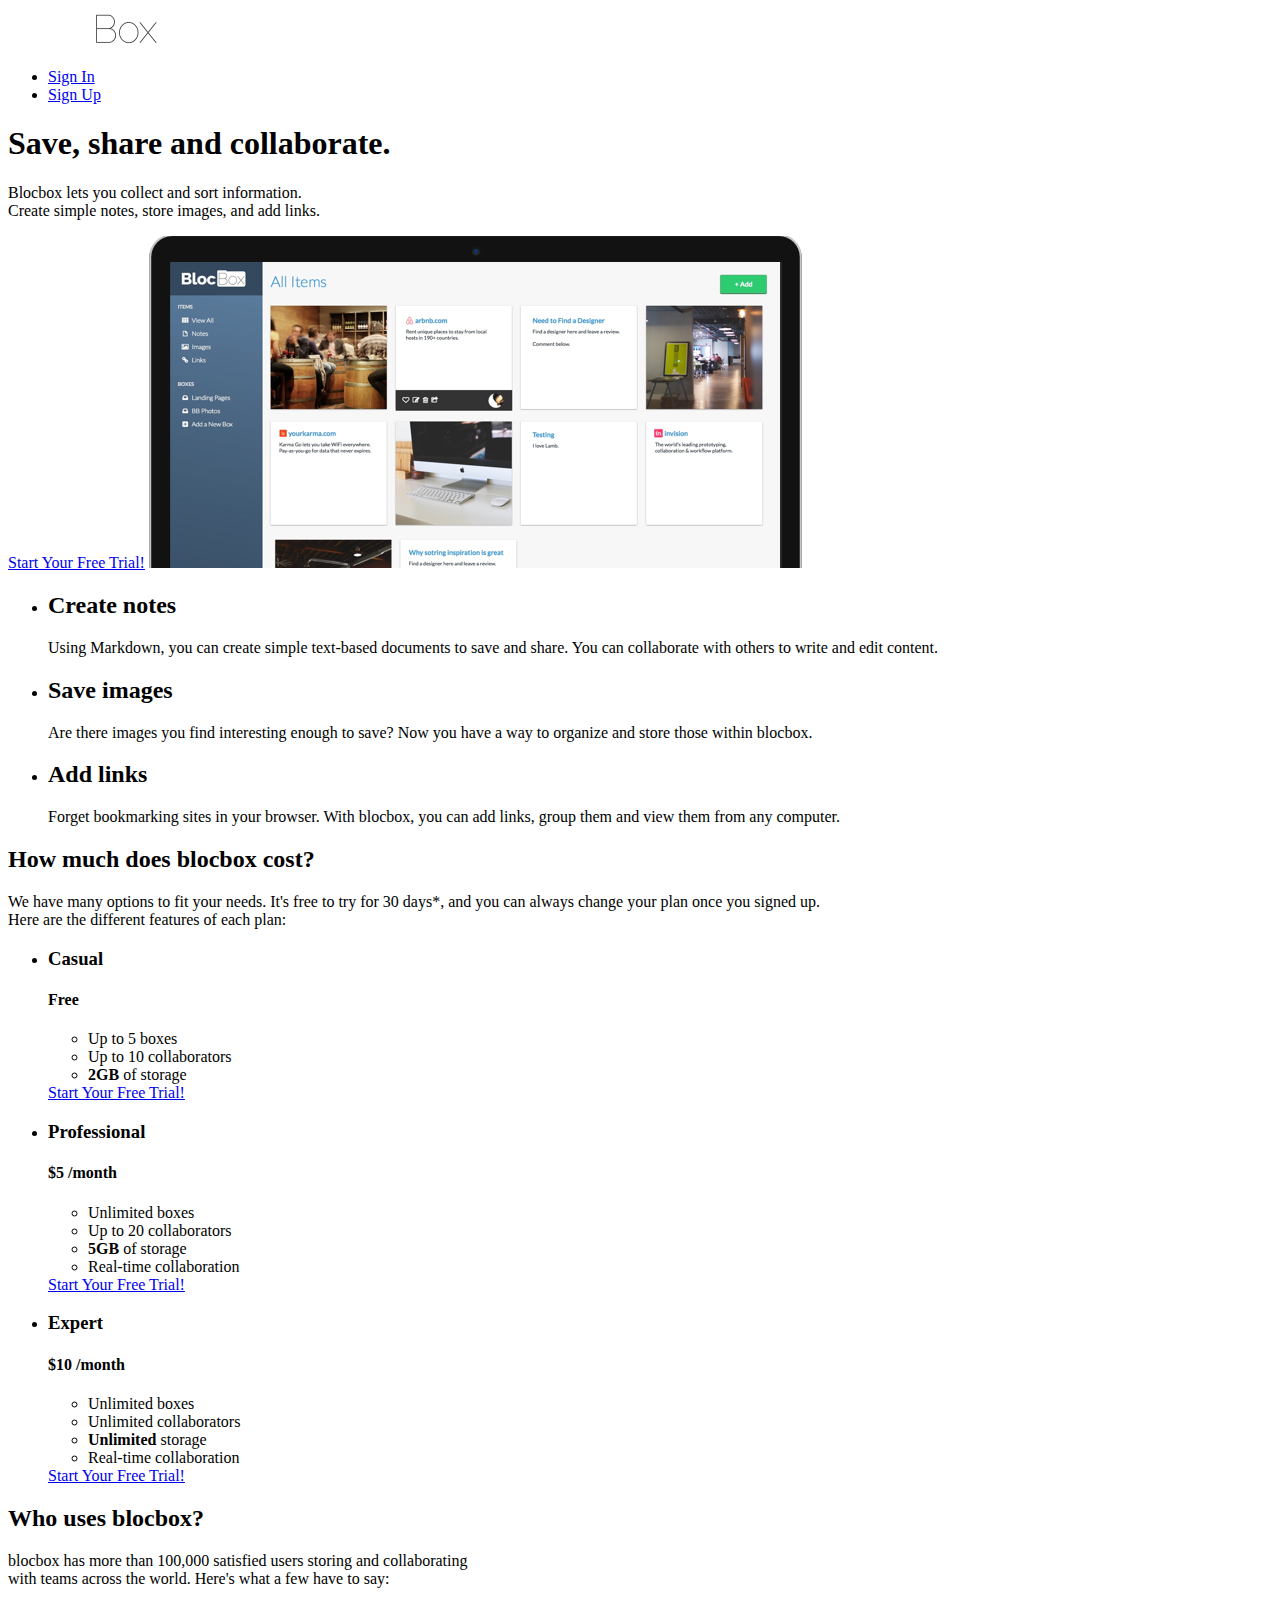
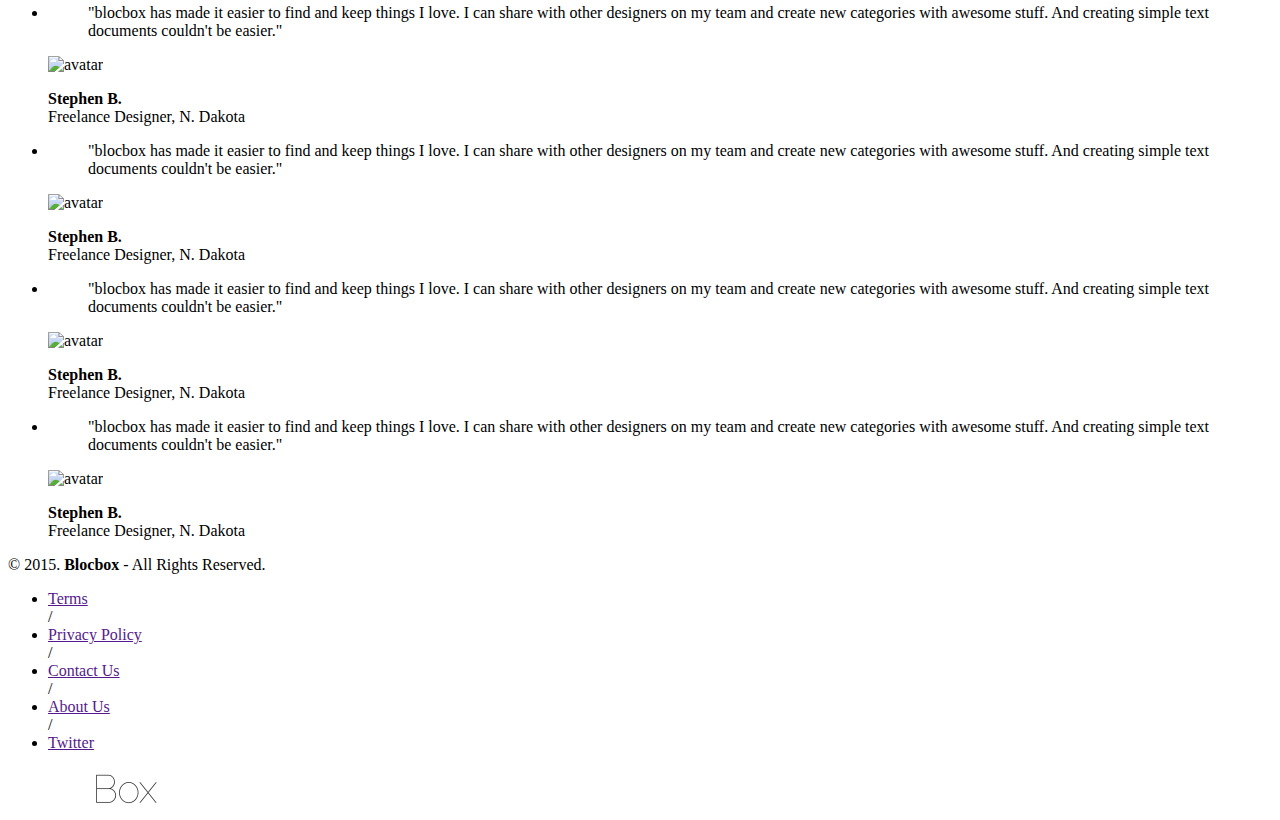
==== index.html @ 2fd179d7 "checkpoint-28" ====
<!DOCTYPE html>
 <html lang="en-us">
 <head>
   <meta http-equiv="X-UA-Compatible" content="IE=Edge">
   <meta name="viewport" content="width=device-width, initial-scale=1">
   <meta charset="UTF-8">
   <title>Save, share and collaborate | Blocbox</title>
   <!-- google fonts -->
<link href='http://fonts.googleapis.com/css?family=Lato:300,400,700,300italic,400italic,700italic|Varela+Round' rel='stylesheet' type='text/css'>
 </head>
 <body>
 <!-- Hero -->
 <header>
   <nav class="container">
     <div class="one-half">
       <a href="index.html" class="site-logo"><img src="images/logo.png" alt="Blocbox" /></a>
     </div>
     <div class="one-half">
       <ul>
         <li><a href="signin.html">Sign In</a></li>
         <li class="btn-outline"><a href="signup.html">Sign Up</a></li>
       </ul>
     </div>
   </nav>
   <div class="container hero">
     <h1>Save, share and collaborate.</h1>
     <p>Blocbox lets you collect and sort information.<br/>Create simple notes, store images, and add links.</p>
     <a href="signup.html" class="btn">Start Your Free Trial!</a>
     <img src="images/screen.png" alt="Blocbox" />
   </div>
 </header>
<main role="main">
   <!-- benefits -->
   <section class="benefits">
     <ul class="container">
       <li class="one-third">
         <h2>Create notes</h2>
         <p>Using Markdown, you can create simple text-based documents to save and share. You can collaborate with others to write and edit content.</p>
       </li>
       <li class="one-third">
         <h2>Save images</h2>
         <p>Are there images you find interesting enough to save? Now you have a way to organize and store those within blocbox.</p>
       </li>
       <li class="one-third">
         <h2>Add links</h2>
         <p>Forget bookmarking sites in your browser. With blocbox, you can add links, group them and view them from any computer.</p>
       </li>
     </ul>
   </section>
   <!-- Pricing -->
  <section class="pricing">
    <div class="container">
      <h2>How much does blocbox cost?</h2>
      <p>We have many options to fit your needs. It's free to try for 30 days*, and you can always change your plan once you signed up. <br/>Here are the different features of each plan:</p>
    </div>
    <ul class="container">
      <li class="one-third">
        <div class="box">
          <h3>Casual</h3>
          <h4>Free</h4>
          <ul>
            <li>Up to 5 boxes</li>
            <li>Up to 10 collaborators</li>
            <li><strong>2GB</strong> of storage</li>
          </ul>
          <a href="signup.html" class="btn">Start Your Free Trial!</a>
        </div>
      </li>
    <li class="one-third">
      <div class="box middle">
        <h3>Professional</h3>
        <h4><span>$</span>5 <span class="month">/month</span></h4>
        <ul>
          <li>Unlimited boxes</li>
          <li>Up to 20 collaborators</li>
          <li><strong>5GB</strong> of storage</li>
          <li>Real-time collaboration</li>
        </ul>
        <a href="signup.html" class="btn">Start Your Free Trial!</a>
      </div>
    </li>
    <li class="one-third">
      <div class="box">
        <h3>Expert</h3>
        <h4><span>$</span>10 <span class="month">/month</span></h4>
        <ul>
          <li>Unlimited boxes</li>
          <li>Unlimited collaborators</li>
          <li><strong>Unlimited</strong> storage</li>
          <li>Real-time collaboration</li>
        </ul>
        <a href="signup.html" class="btn">Start Your Free Trial!</a>
      </div>
    </li>
    </ul>
  </section>

  <!-- Testimonials -->
 <section class="testimonials">
   <div class="container">
     <h2>Who uses blocbox?</h2>
     <p>blocbox has more than 100,000 satisfied users storing and collaborating<br/> with teams across the world. Here's what a few have to say:</p>
   </div>
   <ul class="container">
    <li class="one-fourth">
      <blockquote>"blocbox has made it easier to find and keep things I love. I can share with other designers on my team and create new categories with awesome stuff. And creating simple text documents couldn't be easier."
      </blockquote>
      <img src="https://s3.amazonaws.com/uifaces/faces/twitter/jsa/128.jpg" alt="avatar">
      <p class="name"><strong>Stephen B.</strong><br/>Freelance Designer, N. Dakota</p>
    </li> 
  <li class="one-fourth">
    <blockquote>"blocbox has made it easier to find and keep things I love. I can share with other designers on my team and create new categories with awesome stuff. And creating simple text documents couldn't be easier."
    </blockquote>
    <img src="https://s3.amazonaws.com/uifaces/faces/twitter/jsa/128.jpg" alt="avatar">
    <p class="name"><strong>Stephen B.</strong><br/>Freelance Designer, N. Dakota</p>
  </li>
  <li class="one-fourth">
    <blockquote>"blocbox has made it easier to find and keep things I love. I can share with other designers on my team and create new categories with awesome stuff. And creating simple text documents couldn't be easier."
    </blockquote>
    <img src="https://s3.amazonaws.com/uifaces/faces/twitter/jsa/128.jpg" alt="avatar">
    <p class="name"><strong>Stephen B.</strong><br/>Freelance Designer, N. Dakota</p>
  </li>
  <li class="one-fourth">
    <blockquote>"blocbox has made it easier to find and keep things I love. I can share with other designers on my team and create new categories with awesome stuff. And creating simple text documents couldn't be easier."
    </blockquote>
    <img src="https://s3.amazonaws.com/uifaces/faces/twitter/jsa/128.jpg" alt="avatar">
    <p class="name"><strong>Stephen B.</strong><br/>Freelance Designer, N. Dakota</p>
  </li>     
 </ul>
</section>
 </section>
</main>
<!-- Footer -->
 <footer>
   <div class="container footer-nav-block">
       <div class="left-footer-block one-third">
         <p class="copyright-block">&copy; 2015. <strong>Blocbox</strong> - All Rights Reserved.</p>
       </div>
       <nav class="link-block middle-footer-block one-third">
         <ul>
           <li><a href="">Terms</a></li> /
           <li><a href="">Privacy Policy</a></li> /
           <li><a href="">Contact Us</a></li> /
           <li><a href="">About Us</a></li> /
           <li><a href="">Twitter</a></li>
         </ul>
       </nav>
       <div class="right-footer-block one-third">
         <img class="logo" src="images/logo.png" alt="Blocbox" />
       </div>
   </div>
 </footer>

</body>
 </html>
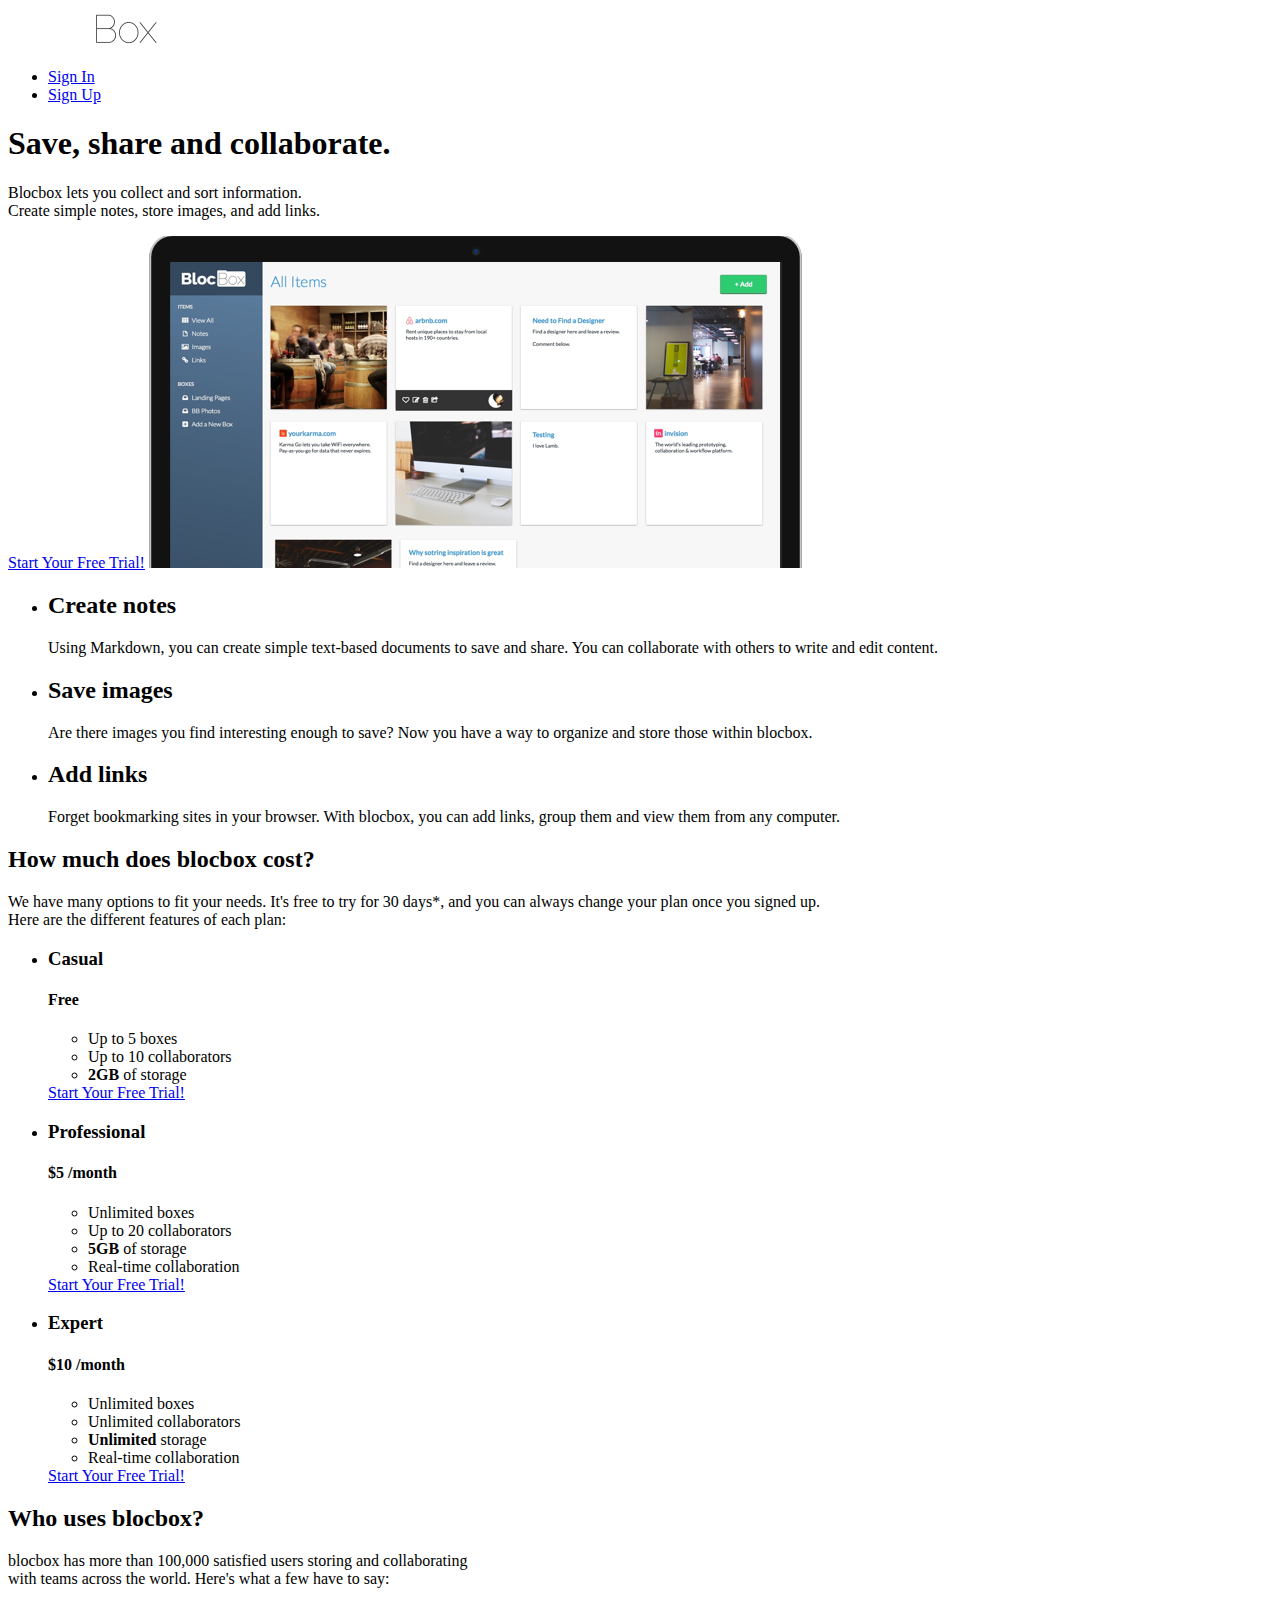
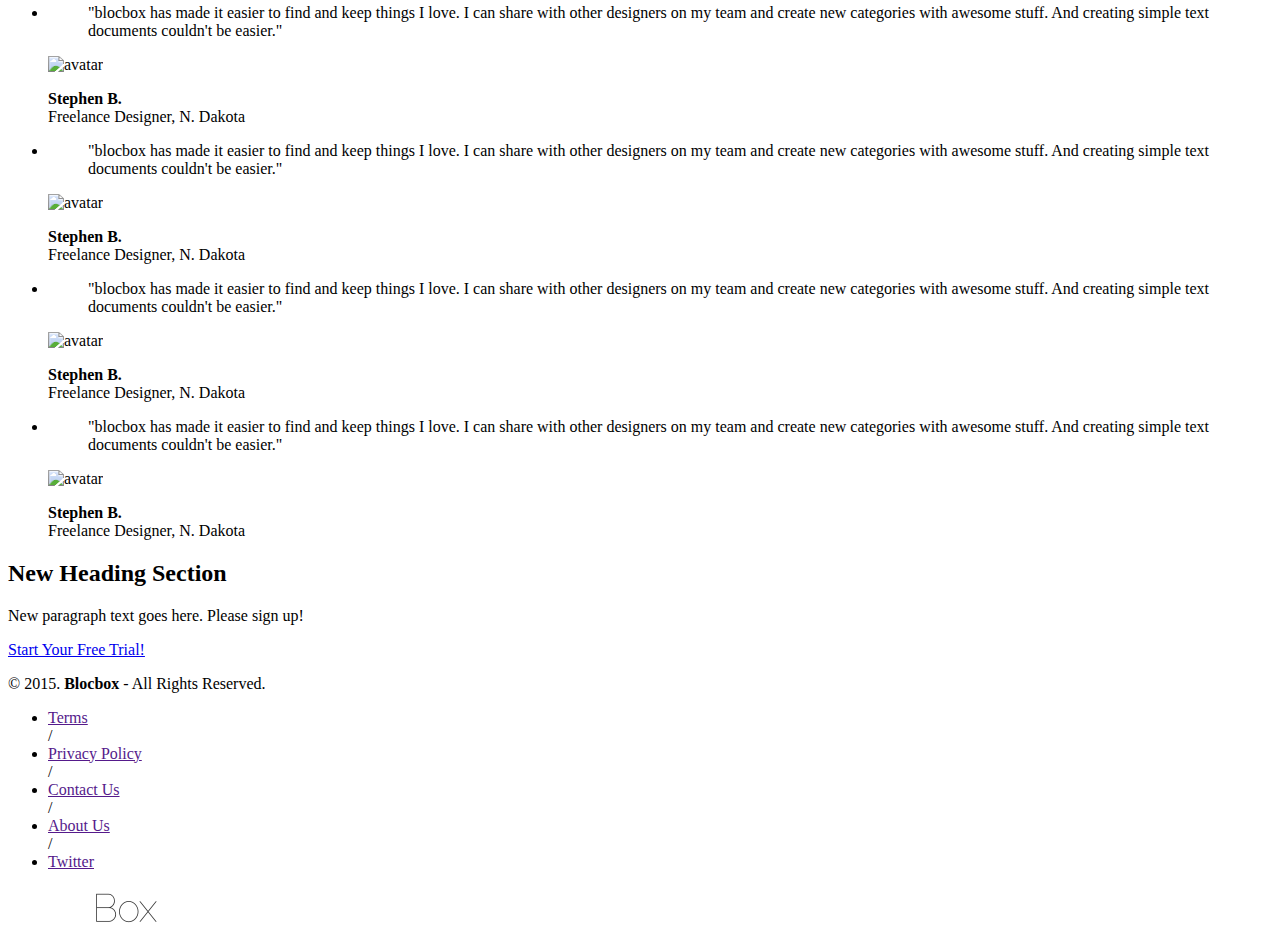
==== commit 1337d2ea: "assignment-28" ====
--- a/index.html
+++ b/index.html
@@ -128,7 +128,13 @@
   </li>     
  </ul>
 </section>
- </section>
+<!-- extra CTA -->
+<div class="new">
+<h2> New Heading Section </h2>
+<p> New paragraph text goes here. Please sign up!</p>
+        <a href="signup.html" class="btn">Start Your Free Trial!</a>
+</div>
+
 </main>
 <!-- Footer -->
  <footer>
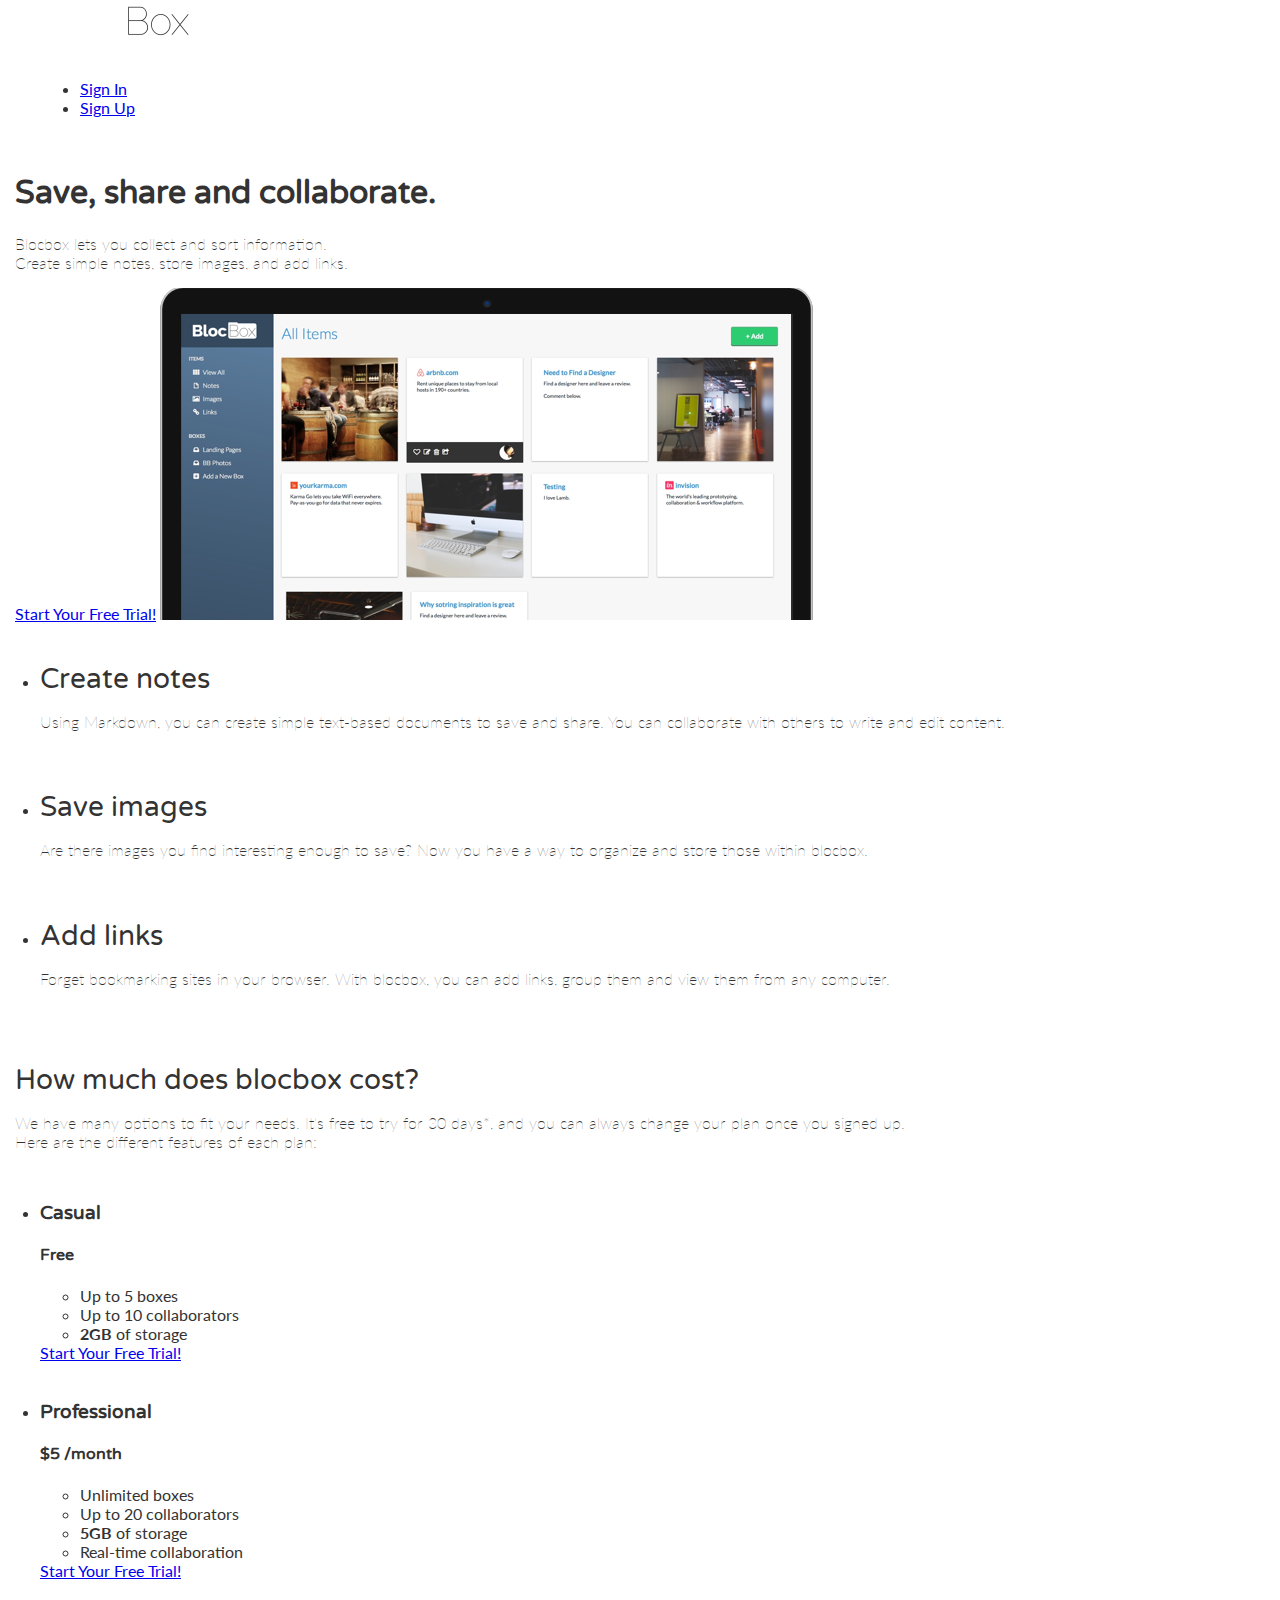
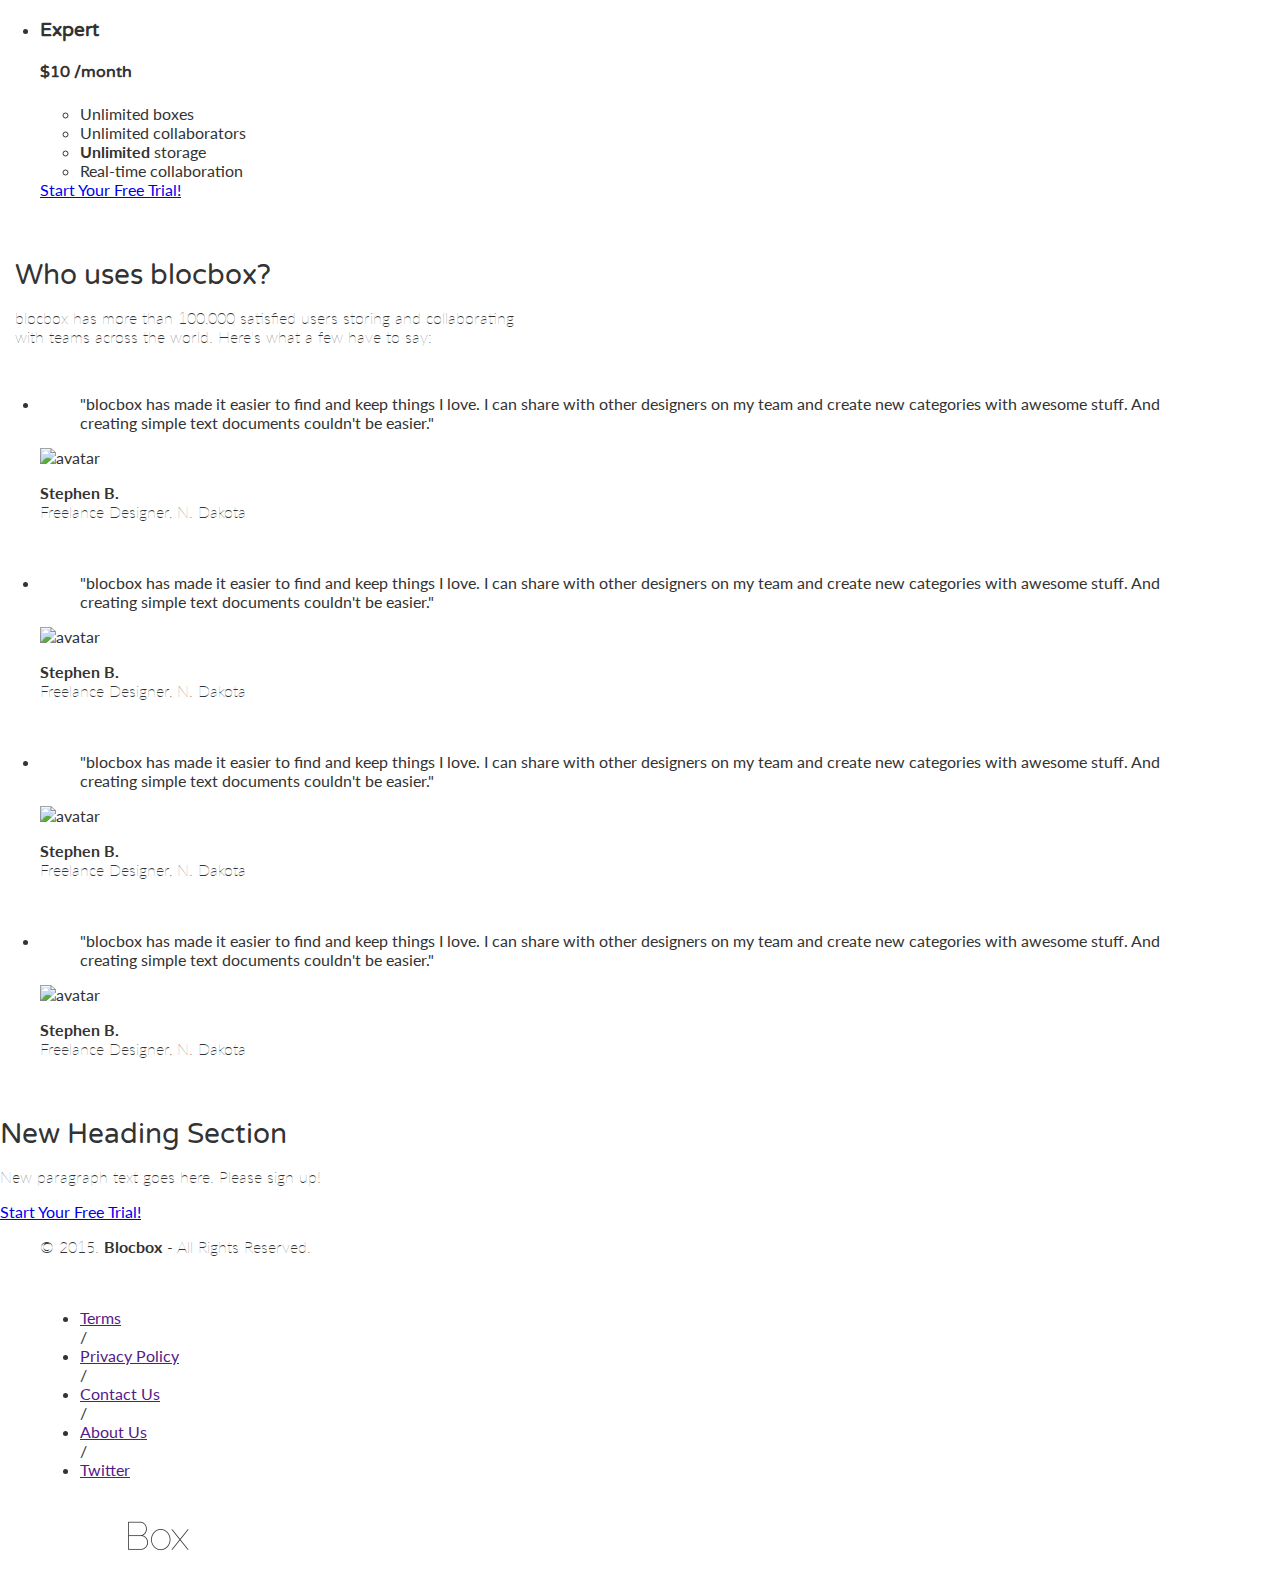
==== commit 3c904f10: "checkpoint-29" ====
--- a/index.html
+++ b/index.html
@@ -7,6 +7,10 @@
    <title>Save, share and collaborate | Blocbox</title>
    <!-- google fonts -->
 <link href='http://fonts.googleapis.com/css?family=Lato:300,400,700,300italic,400italic,700italic|Varela+Round' rel='stylesheet' type='text/css'>
+<!-- css -->
+<link rel="stylesheet" href="css/normalize.css">
+<link rel="stylesheet" href="css/style.css">
+<link rel="stylesheet" href="css/font-awesome.css">
  </head>
  <body>
  <!-- Hero -->
--- a/css/style.css
+++ b/css/style.css
@@ -0,0 +1,44 @@
+html, body{
+   overflow-x: hidden;
+ }
+ body {
+   font-family: "Lato", Helvetica, Arial, sans-serif;
+   color:#333333;
+ }
+ h1, h2, h3, h4, h5, h6 {
+   font-family: "Varela Round", Helvetica, Arial, sans-serif;
+ }
+ h2 {
+   font-size:28px;
+   font-weight: normal;
+   margin-bottom: 5px;
+ }
+ p {
+   font-size:16px;
+   line-height: 19px;
+   font-weight: 100;
+ }
+
+ /* ----- GRID -------- */
+ .container {
+   margin-right: auto;
+   margin-left: auto;
+   padding-left: 15px;
+   padding-right: 15px;
+   position: relative;
+ }
+ .container:before,
+ .container:after {
+   content: " ";
+   display: table;
+ }
+ .container:after {
+   clear: both;
+ }
+ .one-half, .one-third, .one-fourth {
+   width:96%;
+   float:left;
+   position:relative;
+   min-height: 1px;
+   margin:0 2% 20px;
+ }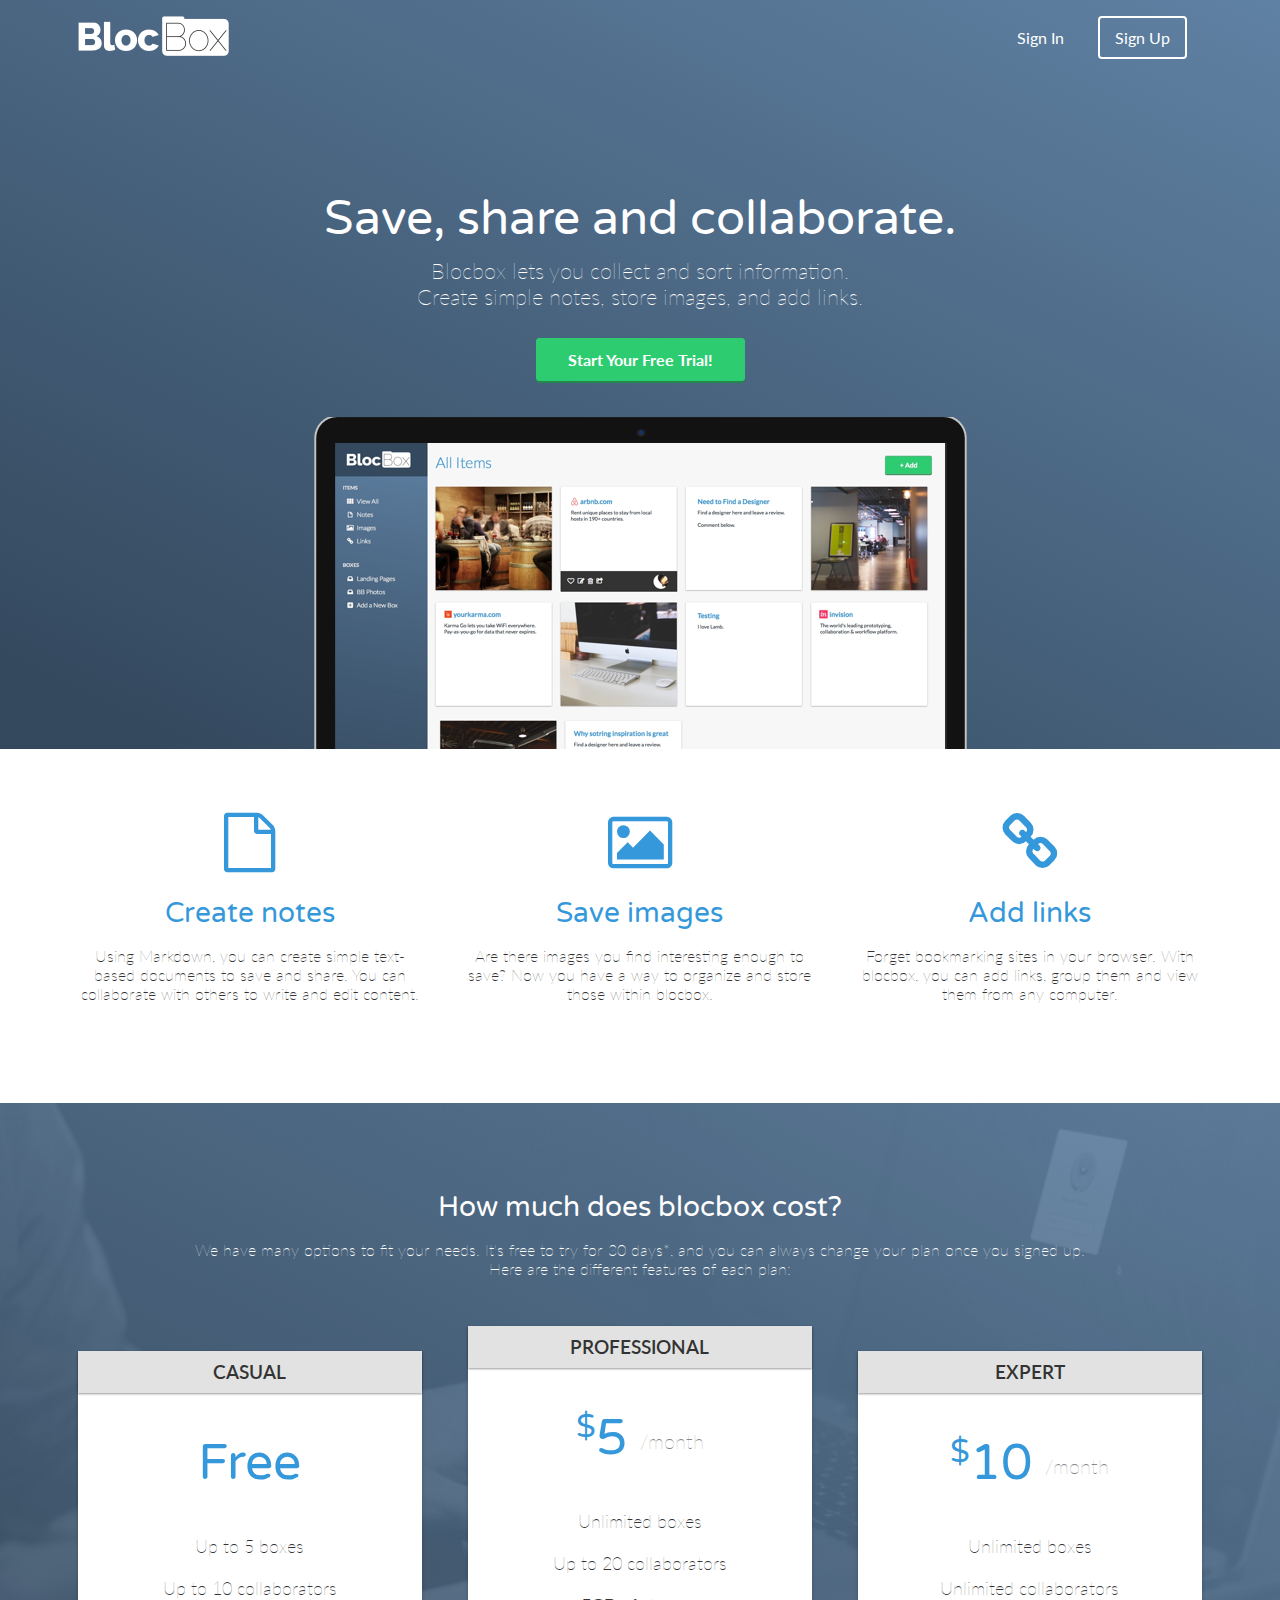
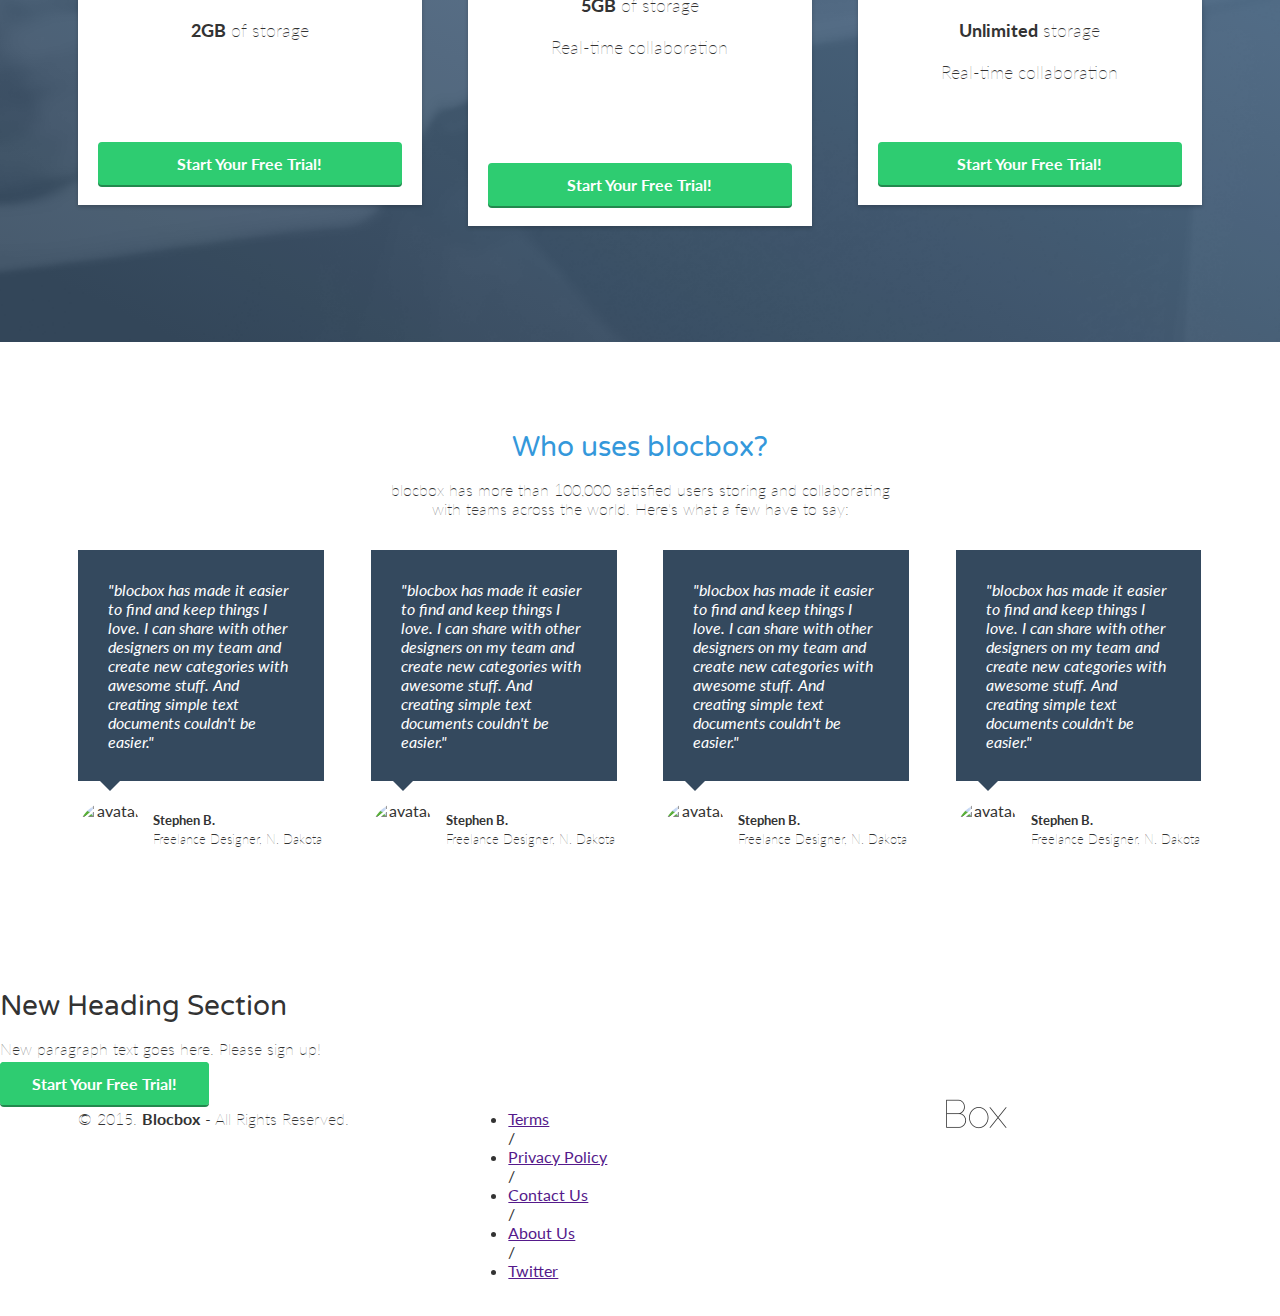
==== commit 91eba39c: "checkpoint-31" ====
--- a/index.html
+++ b/index.html
@@ -9,8 +9,9 @@
 <link href='http://fonts.googleapis.com/css?family=Lato:300,400,700,300italic,400italic,700italic|Varela+Round' rel='stylesheet' type='text/css'>
 <!-- css -->
 <link rel="stylesheet" href="css/normalize.css">
-<link rel="stylesheet" href="css/style.css">
+<link rel="stylesheet" href="css/style.css ">
 <link rel="stylesheet" href="css/font-awesome.css">
+<link rel="stylesheet" href="css/animate.css">
  </head>
  <body>
  <!-- Hero -->
@@ -27,7 +28,7 @@
      </div>
    </nav>
    <div class="container hero">
-     <h1>Save, share and collaborate.</h1>
+     <h1 class="animated flipInX fadeIn">Save, share and collaborate.</h1>
      <p>Blocbox lets you collect and sort information.<br/>Create simple notes, store images, and add links.</p>
      <a href="signup.html" class="btn">Start Your Free Trial!</a>
      <img src="images/screen.png" alt="Blocbox" />
@@ -38,14 +39,17 @@
    <section class="benefits">
      <ul class="container">
        <li class="one-third">
+         <i class="fa fa-file-o"></i>
          <h2>Create notes</h2>
          <p>Using Markdown, you can create simple text-based documents to save and share. You can collaborate with others to write and edit content.</p>
        </li>
        <li class="one-third">
+         <i class="fa fa-picture-o"></i>
          <h2>Save images</h2>
          <p>Are there images you find interesting enough to save? Now you have a way to organize and store those within blocbox.</p>
        </li>
        <li class="one-third">
+         <i class="fa fa-link"></i>
          <h2>Add links</h2>
          <p>Forget bookmarking sites in your browser. With blocbox, you can add links, group them and view them from any computer.</p>
        </li>
--- a/css/style.css
+++ b/css/style.css
@@ -8,6 +8,7 @@
  h1, h2, h3, h4, h5, h6 {
    font-family: "Varela Round", Helvetica, Arial, sans-serif;
  }
+
  h2 {
    font-size:28px;
    font-weight: normal;
@@ -41,4 +42,273 @@
    position:relative;
    min-height: 1px;
    margin:0 2% 20px;
+ }
+
+ /* --- MEDIA QUERIES --- */
+
+ @media (min-width: 768px) {
+   .container {
+     width: 750px;
+   }
+ }
+ @media (min-width: 992px) {
+   .container {
+     width: 970px;
+   }
+   .one-half {
+     width:46%;
+   }
+   .one-third {
+     width:29.33333%;
+   }
+   .one-fourth {
+     width:21%;
+   }
+ }
+ @media (min-width: 1200px) {
+   .container {
+     width: 1170px;
+   }
+ }
+/* for TVs */
+ @media (min-width: 1600px) {
+   .container {
+     width: 1578px;
+   }
+    .one-half {
+     width:46%;
+   }
+   .one-third {
+     width:29.33333%;
+   }
+   .one-fourth {
+     width:21%;
+   }
+   h1 { background-color: #76C0C9;
+         text-shadow: 1 1 1 #000; }
+ }
+
+
+  /* HEADER */
+ header {
+   color:#FFFFFF;
+   background: #34495E;
+   background-image: linear-gradient(206deg, #5F81A3 0%, #34495E 94%);
+ }
+  header .hero {
+   text-align: center;
+   display:block;
+   position: relative;
+ }
+ header .hero h1 {
+   font-size:48px;
+   font-weight: normal;
+   margin:95px 0 0;
+ }
+ header .hero p {
+   font-size: 22px;
+   line-height: 26px;
+   font-weight: 100;
+   margin:10px 0 40px;
+ }
+ header .hero img {
+   display: block;
+   margin:3em auto 0;
+ }
+
+ header nav {
+   padding:1em 0;
+ }
+ header nav ul {
+   display:inline;
+   text-align: right;
+   float:right;
+   margin:0;
+ }
+ header nav ul > li {
+   list-style-type: none;
+   display: inline-block;
+   margin:0 15px;
+ }
+ header nav ul > li.btn-outline {
+   padding:10px 15px;
+   border:2px solid #FFFFFF;
+   border-radius: 4px;
+ }
+ header nav ul > li.btn-outline:hover {
+   background:#FFFFFF;
+ }
+ header nav ul > li > a {
+   color:#FFFFFF;
+   text-decoration: none;
+ }
+ header nav ul > li.btn-outline:hover > a {
+   color:#34495E;
+ }
+
+  /* BUTTONS */
+ .btn {
+   border-radius: 4px;
+   color:#FFFFFF;
+   font-weight: 700;
+   text-decoration: none;
+   padding:10px 30px;
+   background: #2ECC71;
+   border: 2px solid #2ECC71;
+   box-shadow: 0px 2px 0px 0px #22894E;
+ }
+
+ /* BENEFITS */
+ .benefits {
+   text-align: center;
+   display:block;
+   position:relative;
+ }
+ .benefits ul {
+   margin: 0 auto;
+   padding:4em 0;
+ }
+ .benefits ul li {
+   list-style-type: none;
+   display: inline-block;
+ }
+ .benefits i {
+   color:#3498DB;
+   font-size:60px;
+   margin:0;
+   vertical-align: middle;
+ }
+ .benefits h2 {
+   color:#3498DB;
+ }
+
+ /* PRICING */
+ .pricing {
+   background: #34495E url("../images/background.png") top center no-repeat;
+   background: url("../images/background.png") top center no-repeat, linear-gradient(206deg, #5F81A3 0%, #34495E 94%);
+   background-size:cover;
+   text-align: center;
+   padding:4em 0;
+}
+
+  .pricing h2, .pricing p {
+   color:#FFFFFF;
+ }
+ .pricing ul {
+   margin:0 auto;
+   padding:2em 0;
+ }
+ .pricing ul li {
+   list-style-type: none;
+ }
+
+ .box {
+   padding:0 15px 15px;
+   background: #FFFFFF;
+   box-shadow: 0px 2px 4px 0px rgba(0,0,0,0.20);
+   min-height: 439px;
+   position: relative;
+   margin-top: 25px;
+ }
+ .box.middle {
+   min-height: 485px;
+   margin-top:0px;
+ }
+ .box h3 {
+   font-family: "Lato", Helvetica, Arial, sans-serif;
+   font-weight: 600;
+   text-transform: uppercase;
+   background: #E2E2E2;
+   box-shadow: 0px 1px 2px 0px rgba(0,0,0,0.40);
+   left:0;
+   right:0;
+   top:0;
+   text-align: center;
+   margin:0 -15px 40px;
+   padding:10px 0;
+ }
+  .box h4 {
+   font-size:50px;
+   font-weight: normal;
+   margin:40px 0 10px;
+   color:#3498DB;
+ }
+ .box h4 span {
+   font-size:32px;
+   vertical-align: top;
+ }
+ .box h4 span.month {
+   font-family: "Lato", Helvetica, Arial, sans-serif;
+   font-weight: 100;
+   color:#888888;
+   font-size:20px;
+   vertical-align: middle;
+ }
+ .box ul li {
+   font-size:18px;
+   margin-bottom:20px;
+   font-weight: 100;
+ }
+  .box .btn {
+   position:absolute;
+   bottom:20px;
+   left:20px;
+   right:20px;
+ }
+ .small {
+   font-size: 12px;
+   color: #FEFEFE;
+   line-height: 15px;
+   font-style:italic;
+ }
+
+  /* TESTIMONIALS */
+ .testimonials {
+   padding:4em 0;
+   text-align: center;
+ }
+ .testimonials h2 {
+   color:#3498DB;
+ }
+ .testimonials ul li {
+   list-style-type: none;
+ }
+ .testimonials blockquote {
+   color:#FFFFFF;
+   text-align: left;
+   font-style: italic;
+   background:#34495E;
+   position: relative;
+   padding:30px;
+   width:auto;
+   margin:0;
+ }
+ .testimonials blockquote:after {
+   top: 100%;
+   left: 13%;
+   border: solid transparent;
+   content: " ";
+   height: 0;
+   width: 0;
+   position: absolute;
+   pointer-events: none;
+   border-top-color: #34495E;
+   border-width: 10px;
+   margin-left: -10px;
+ }
+
+  .testimonials img {
+   height: 65px;
+   width: 65px;
+   border-radius:50%;
+   float: left;
+   display: inline-block;
+   margin:20px 10px 0 0;
+ }
+ .testimonials p.name {
+   float: left;
+   display: inline-block;
+   text-align: left;
+   font-size:13px;
+   margin-top: 30px;
  }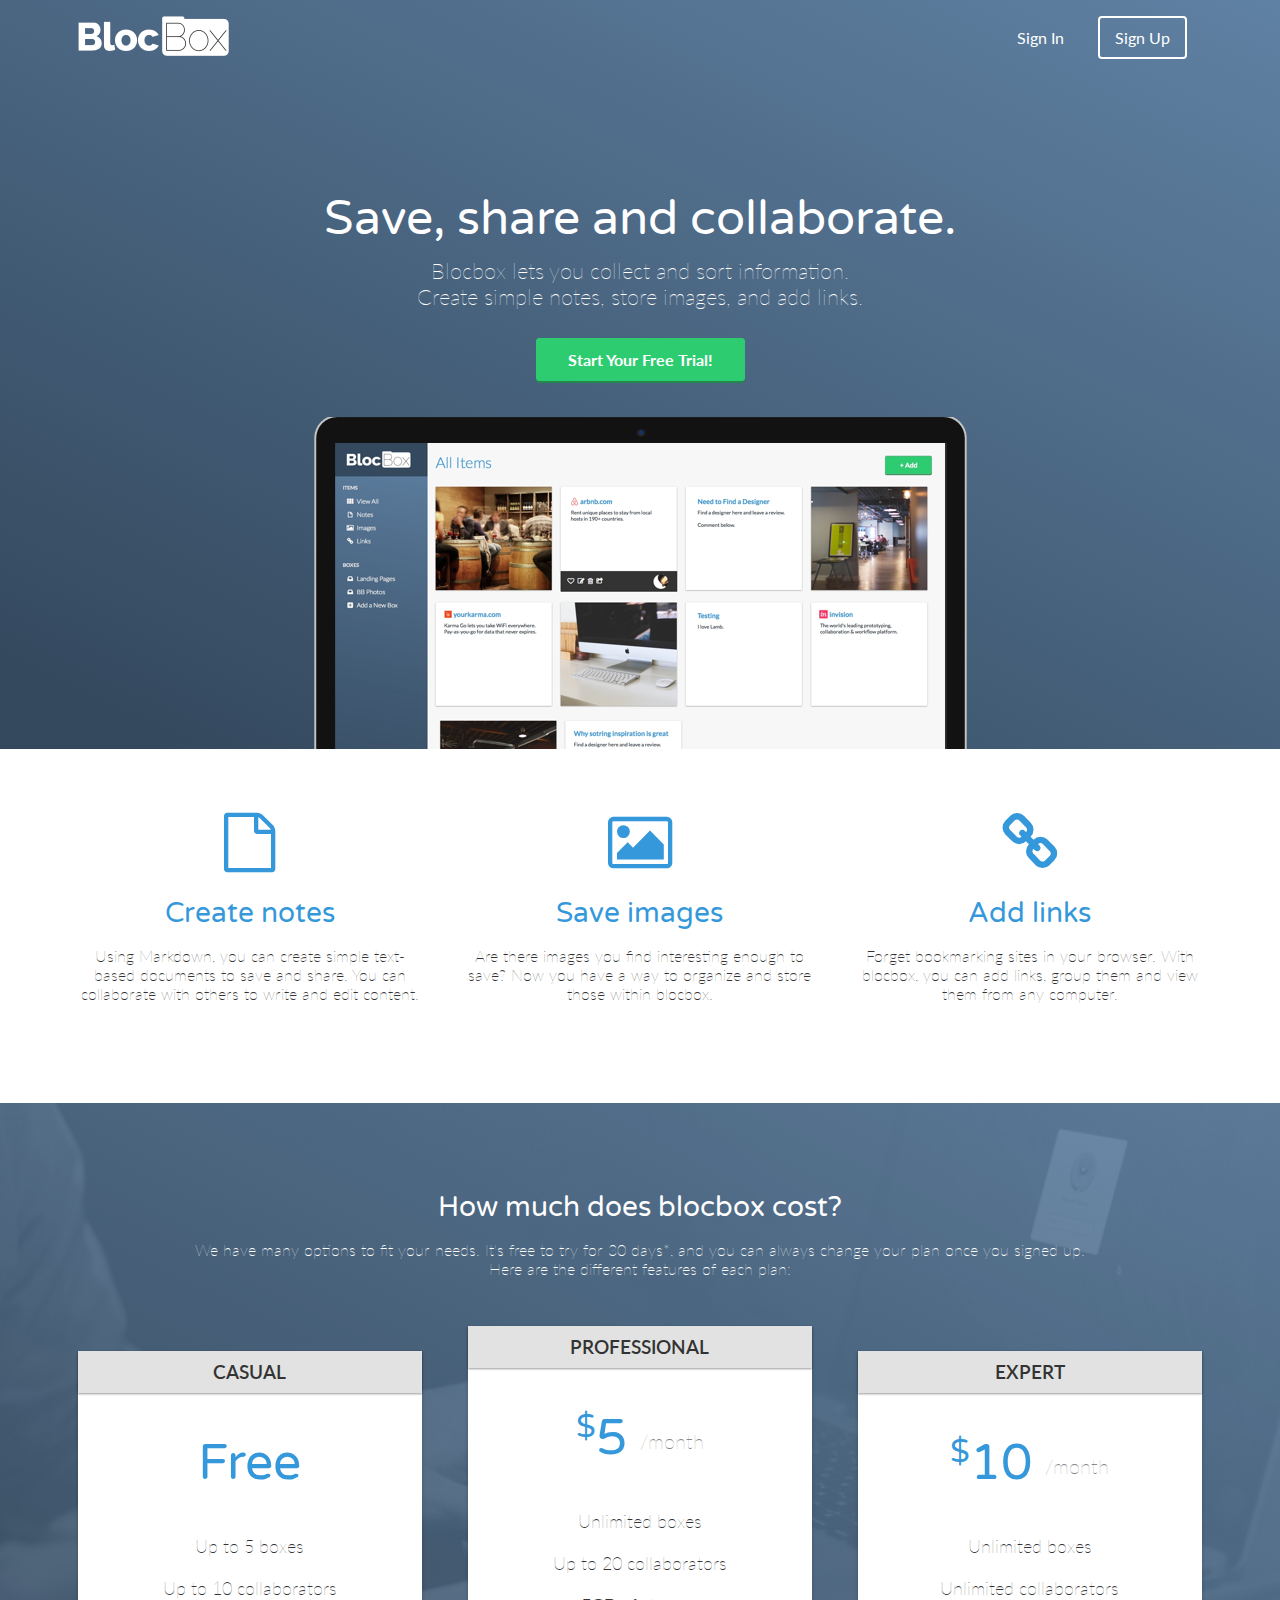
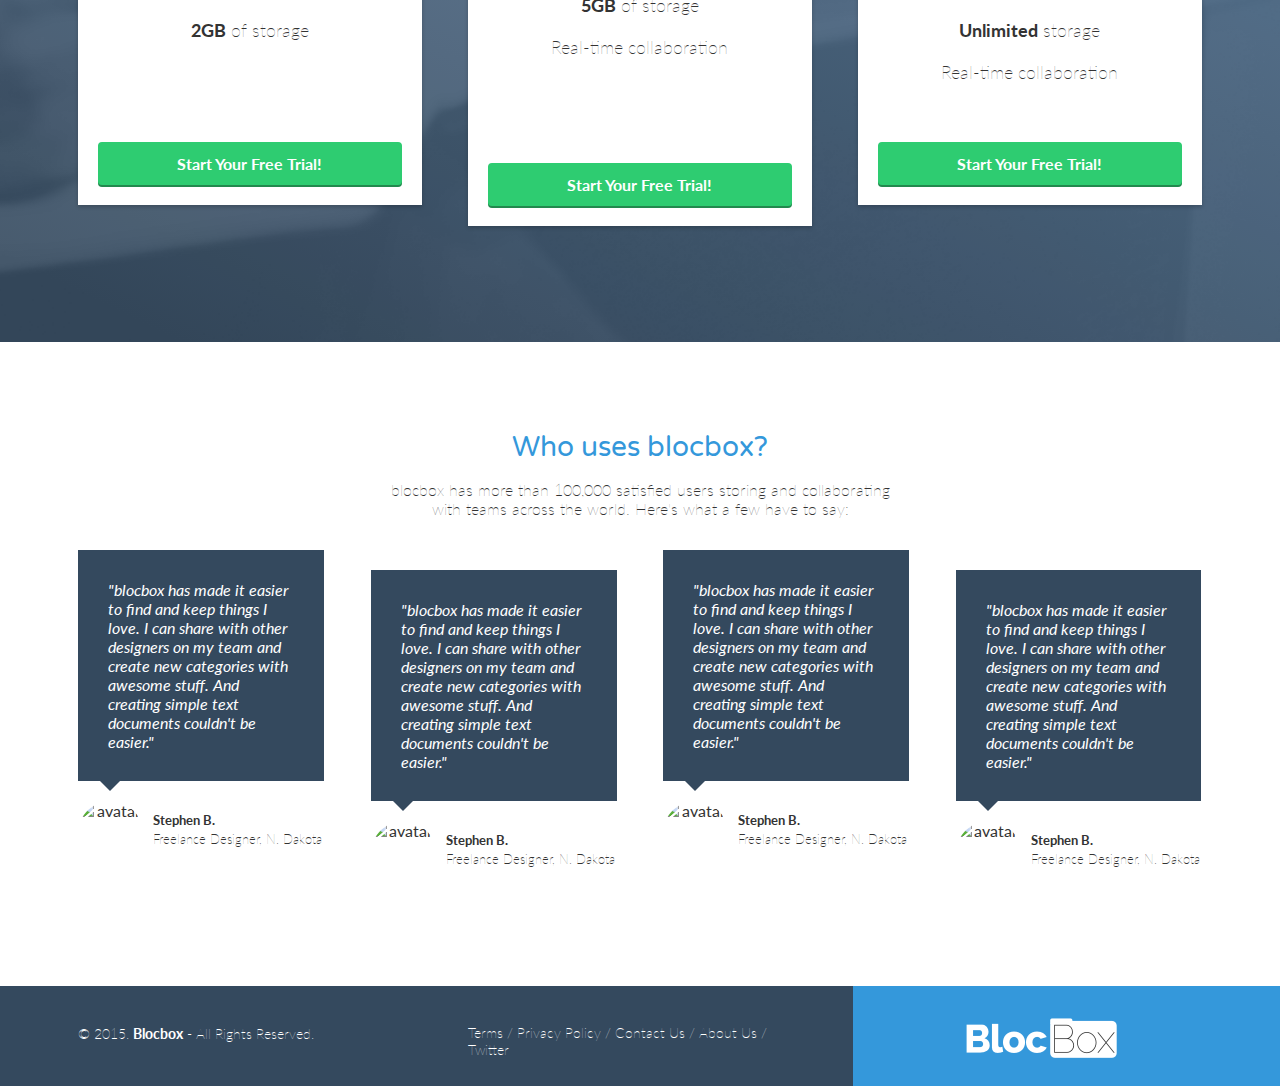
==== commit 7d187500: "checkpoint-32" ====
--- a/index.html
+++ b/index.html
@@ -137,11 +137,11 @@
  </ul>
 </section>
 <!-- extra CTA -->
-<div class="new">
+<!--<div class="new">
 <h2> New Heading Section </h2>
 <p> New paragraph text goes here. Please sign up!</p>
         <a href="signup.html" class="btn">Start Your Free Trial!</a>
-</div>
+</div> -->
 
 </main>
 <!-- Footer -->
--- a/css/style.css
+++ b/css/style.css
@@ -65,6 +65,7 @@
      width:21%;
    }
  }
+
  @media (min-width: 1200px) {
    .container {
      width: 1170px;
@@ -272,6 +273,11 @@
  }
  .testimonials ul li {
    list-style-type: none;
+ }
+
+ .testimonials ul li:nth-of-type(2n) {
+   list-style-type: none;
+   padding-top: 20px;
  }
  .testimonials blockquote {
    color:#FFFFFF;
@@ -311,4 +317,61 @@
    text-align: left;
    font-size:13px;
    margin-top: 30px;
- }+ }
+
+  /* FOOTER */
+ footer {
+   background-color: #34495E;
+   background-image: linear-gradient(to top,
+      #3498DB 0%, #3498DB 50%, #34495E 50%, #34495E 100%);
+   color: #FFFFFF;
+   height: 150px;
+   position: relative;
+   overflow: hidden;
+   z-index: 0;
+ }
+ footer p, footer nav ul {
+   font-size:14px;
+   font-weight:100;
+   text-align: center;
+   margin: 10px auto 0;
+ }
+ footer nav ul li {
+   list-style-type: none;
+   display: inline;
+ }
+ footer nav ul li a {
+   color:#FFFFFF;
+   text-decoration: none;
+ }
+ footer .right-footer-block {
+   background-color: transparent;
+ }
+ footer .logo{
+   padding: 2.35em 0;
+   margin: 0 auto;
+   display: block;
+ }
+
+ /* media query for the footer */
+
+  @media (min-width: 992px){
+   footer{
+     background-color: #3498DB;
+     background-image: linear-gradient(to left,
+        #3498DB 0%, #3498DB 33.33337%, #34495E 33.33337%, #34495E 100%);
+     height: 100px;
+   }
+   footer p, footer nav ul{
+     padding: 2em 0;
+     text-align: left;
+   }
+   footer .right-footer-block {
+     background-color: #3498DB;
+   }
+   footer .logo{
+     padding: 2em 0 2em 1.5em;
+   }
+ }
+
+ /* end footer */